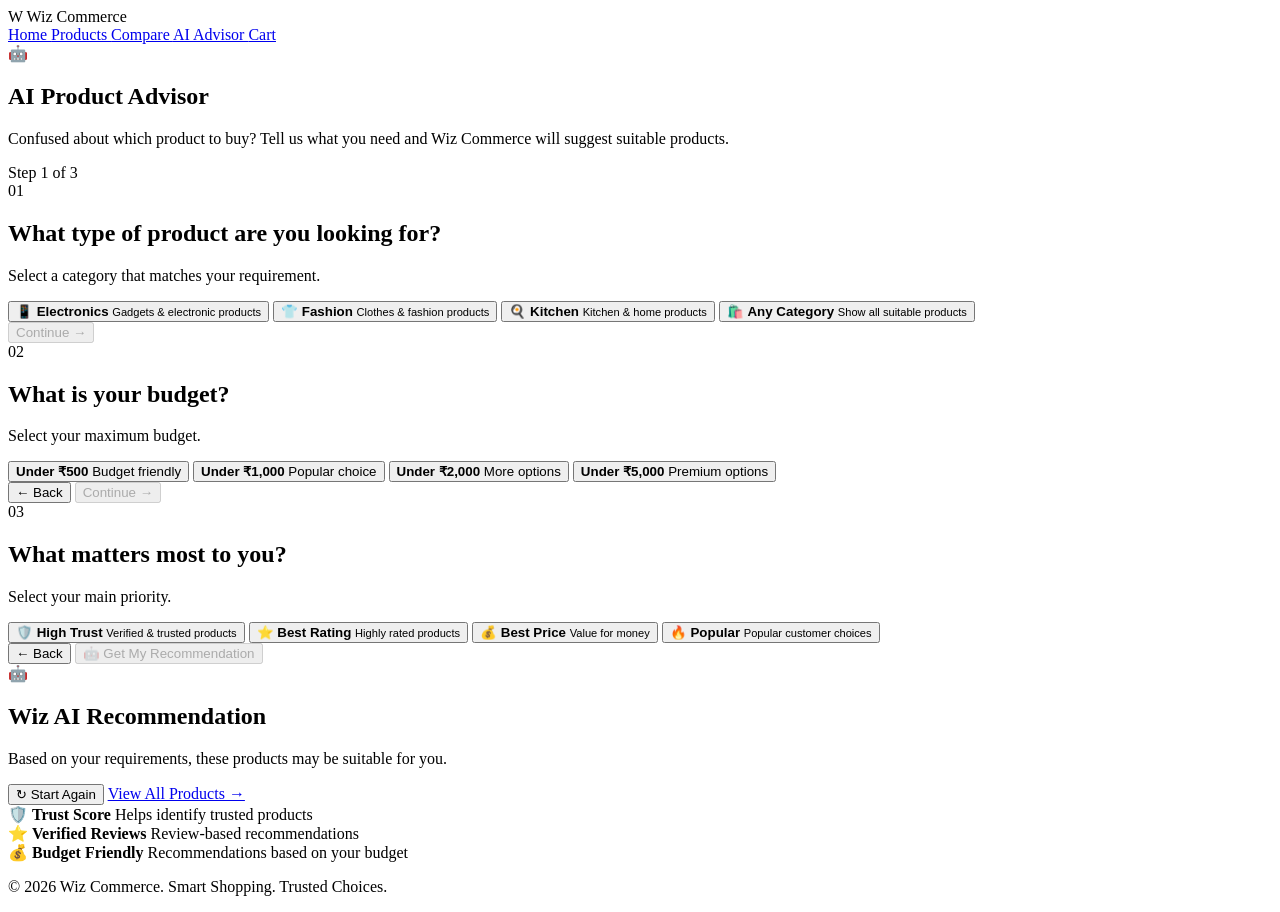
==== ai-advisor.html @ 02ce9d7e "Create ai-advisor.html" ====
<!DOCTYPE html>
<html lang="en">

<head>
    <meta charset="UTF-8">

    <meta
        name="viewport"
        content="width=device-width, initial-scale=1.0"
    >

    <title>AI Product Advisor | Wiz Commerce</title>

    <link
        rel="stylesheet"
        href="ai-advisor.css"
    >
</head>

<body>

    <!-- HEADER -->

    <header class="header">

        <div class="logo">
            <span class="logo-icon">W</span>
            <span>Wiz Commerce</span>
        </div>

        <nav class="nav">

            <a href="index.html">
                Home
            </a>

            <a href="products.html">
                Products
            </a>

            <a href="compare.html">
                Compare
            </a>

            <a
                href="ai-advisor.html"
                class="active"
            >
                AI Advisor
            </a>

            <a href="cart.html">
                Cart
            </a>

        </nav>

    </header>


    <!-- MAIN -->

    <main class="main-container">

        <!-- HERO -->

        <section class="advisor-hero">

            <div class="ai-icon">
                🤖
            </div>

            <h1>
                AI Product Advisor
            </h1>

            <p>
                Confused about which product to buy?
                Tell us what you need and Wiz Commerce
                will suggest suitable products.
            </p>

        </section>


        <!-- ADVISOR CARD -->

        <section class="advisor-card">

            <div class="progress-area">

                <span id="stepText">
                    Step 1 of 3
                </span>

                <div class="progress-bar">

                    <div
                        id="progress"
                        class="progress"
                    ></div>

                </div>

            </div>


            <!-- STEP 1 -->

            <div
                id="step1"
                class="advisor-step active-step"
            >

                <div class="question-number">
                    01
                </div>

                <h2>
                    What type of product are you looking for?
                </h2>

                <p class="question-description">
                    Select a category that matches your requirement.
                </p>


                <div class="option-grid">

                    <button
                        class="option-btn"
                        data-category="Electronics"
                    >
                        <span>📱</span>
                        <strong>Electronics</strong>
                        <small>
                            Gadgets & electronic products
                        </small>
                    </button>


                    <button
                        class="option-btn"
                        data-category="Fashion"
                    >
                        <span>👕</span>
                        <strong>Fashion</strong>
                        <small>
                            Clothes & fashion products
                        </small>
                    </button>


                    <button
                        class="option-btn"
                        data-category="Kitchen"
                    >
                        <span>🍳</span>
                        <strong>Kitchen</strong>
                        <small>
                            Kitchen & home products
                        </small>
                    </button>


                    <button
                        class="option-btn"
                        data-category="All"
                    >
                        <span>🛍️</span>
                        <strong>Any Category</strong>
                        <small>
                            Show all suitable products
                        </small>
                    </button>

                </div>


                <button
                    id="step1Next"
                    class="next-btn"
                    disabled
                >
                    Continue →
                </button>

            </div>


            <!-- STEP 2 -->

            <div
                id="step2"
                class="advisor-step"
            >

                <div class="question-number">
                    02
                </div>

                <h2>
                    What is your budget?
                </h2>

                <p class="question-description">
                    Select your maximum budget.
                </p>


                <div class="budget-grid">

                    <button
                        class="budget-btn"
                        data-budget="500"
                    >
                        <strong>Under ₹500</strong>
                        <span>Budget friendly</span>
                    </button>


                    <button
                        class="budget-btn"
                        data-budget="1000"
                    >
                        <strong>Under ₹1,000</strong>
                        <span>Popular choice</span>
                    </button>


                    <button
                        class="budget-btn"
                        data-budget="2000"
                    >
                        <strong>Under ₹2,000</strong>
                        <span>More options</span>
                    </button>


                    <button
                        class="budget-btn"
                        data-budget="5000"
                    >
                        <strong>Under ₹5,000</strong>
                        <span>Premium options</span>
                    </button>

                </div>


                <div class="navigation-buttons">

                    <button
                        id="backToStep1"
                        class="back-btn"
                    >
                        ← Back
                    </button>

                    <button
                        id="step2Next"
                        class="next-btn"
                        disabled
                    >
                        Continue →
                    </button>

                </div>

            </div>


            <!-- STEP 3 -->

            <div
                id="step3"
                class="advisor-step"
            >

                <div class="question-number">
                    03
                </div>

                <h2>
                    What matters most to you?
                </h2>

                <p class="question-description">
                    Select your main priority.
                </p>


                <div class="priority-grid">

                    <button
                        class="priority-btn"
                        data-priority="trust"
                    >
                        🛡️
                        <strong>
                            High Trust
                        </strong>
                        <small>
                            Verified & trusted products
                        </small>
                    </button>


                    <button
                        class="priority-btn"
                        data-priority="rating"
                    >
                        ⭐
                        <strong>
                            Best Rating
                        </strong>
                        <small>
                            Highly rated products
                        </small>
                    </button>


                    <button
                        class="priority-btn"
                        data-priority="price"
                    >
                        💰
                        <strong>
                            Best Price
                        </strong>
                        <small>
                            Value for money
                        </small>
                    </button>


                    <button
                        class="priority-btn"
                        data-priority="popular"
                    >
                        🔥
                        <strong>
                            Popular
                        </strong>
                        <small>
                            Popular customer choices
                        </small>
                    </button>

                </div>


                <div class="navigation-buttons">

                    <button
                        id="backToStep2"
                        class="back-btn"
                    >
                        ← Back
                    </button>

                    <button
                        id="getRecommendation"
                        class="recommend-btn"
                        disabled
                    >
                        🤖 Get My Recommendation
                    </button>

                </div>

            </div>


            <!-- RESULT -->

            <div
                id="resultSection"
                class="result-section"
            >

                <div class="result-header">

                    <div class="result-ai-icon">
                        🤖
                    </div>

                    <div>

                        <h2>
                            Wiz AI Recommendation
                        </h2>

                        <p id="recommendationText">
                            Based on your requirements,
                            these products may be suitable for you.
                        </p>

                    </div>

                </div>


                <div
                    id="recommendationProducts"
                    class="recommendation-products"
                ></div>


                <div class="result-actions">

                    <button
                        id="startAgain"
                        class="back-btn"
                    >
                        ↻ Start Again
                    </button>

                    <a
                        href="products.html"
                        class="next-btn"
                    >
                        View All Products →
                    </a>

                </div>

            </div>

        </section>


        <!-- TRUST INFO -->

        <section class="trust-info">

            <div>
                🛡️
                <strong>
                    Trust Score
                </strong>
                <span>
                    Helps identify trusted products
                </span>
            </div>

            <div>
                ⭐
                <strong>
                    Verified Reviews
                </strong>
                <span>
                    Review-based recommendations
                </span>
            </div>

            <div>
                💰
                <strong>
                    Budget Friendly
                </strong>
                <span>
                    Recommendations based on your budget
                </span>
            </div>

        </section>

    </main>


    <!-- FOOTER -->

    <footer class="footer">

        <p>
            © 2026 Wiz Commerce.
            Smart Shopping. Trusted Choices.
        </p>

    </footer>


    <script src="ai-advisor.js"></script>

</body>

</html>
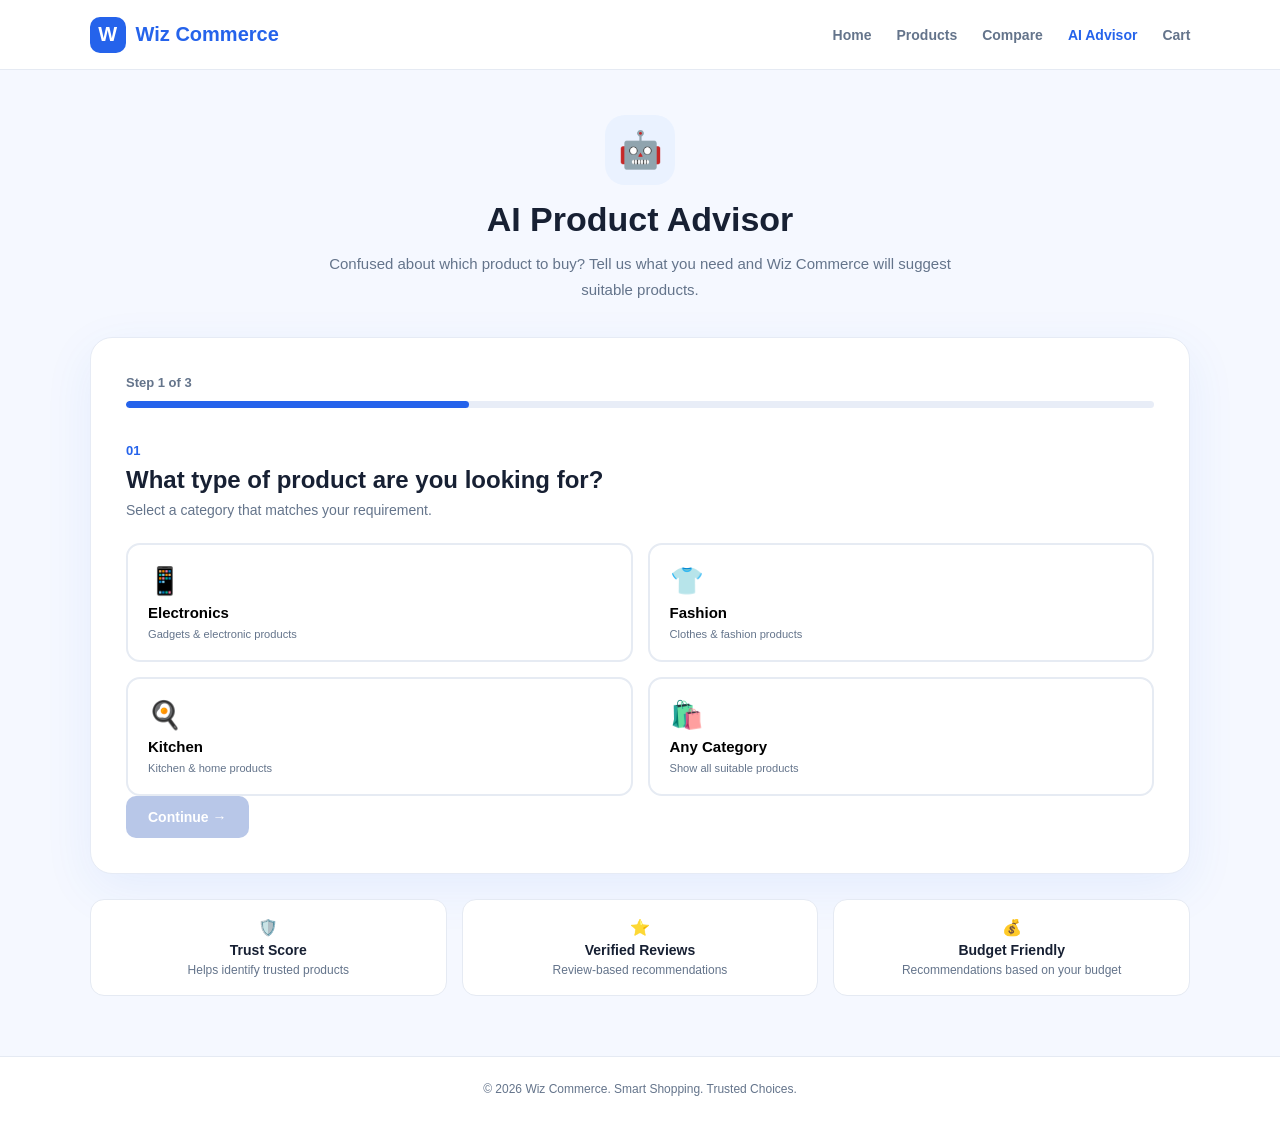
==== commit b7f58bfd: "Install Vercel Speed Insights # Vercel Speed Insights Implementation Report  ## Summary Successfully" ====
--- a/ai-advisor.html
+++ b/ai-advisor.html
@@ -13,8 +13,14 @@
 
     <link
         rel="stylesheet"
-        href="ai-advisor.css"
+        href="css/ai-advisor.css"
     >
+
+    <!-- Vercel Speed Insights -->
+    <script>
+        window.si = window.si || function () { (window.siq = window.siq || []).push(arguments); };
+    </script>
+    <script defer src="/_vercel/speed-insights/script.js"></script>
 </head>
 
 <body>
@@ -481,7 +487,7 @@
     </footer>
 
 
-    <script src="ai-advisor.js"></script>
+    <script src="js/ai-advisor.js"></script>
 
 </body>
 
--- a/css/ai-advisor.css
+++ b/css/ai-advisor.css
@@ -0,0 +1,840 @@
+* {
+    margin: 0;
+    padding: 0;
+    box-sizing: border-box;
+}
+
+body {
+    font-family: Arial, Helvetica, sans-serif;
+    background: #f5f8ff;
+    color: #172033;
+}
+
+
+/* HEADER */
+
+.header {
+    height: 70px;
+    background: white;
+    border-bottom: 1px solid #e5eaf3;
+
+    display: flex;
+    align-items: center;
+    justify-content: space-between;
+
+    padding: 0 7%;
+
+    position: sticky;
+    top: 0;
+    z-index: 1000;
+}
+
+
+.logo {
+    display: flex;
+    align-items: center;
+    gap: 10px;
+
+    font-size: 20px;
+    font-weight: 800;
+    color: #2563eb;
+}
+
+
+.logo-icon {
+    width: 36px;
+    height: 36px;
+
+    border-radius: 10px;
+
+    background: #2563eb;
+    color: white;
+
+    display: flex;
+    align-items: center;
+    justify-content: center;
+
+    font-weight: 900;
+}
+
+
+.nav {
+    display: flex;
+    align-items: center;
+    gap: 25px;
+}
+
+
+.nav a {
+    text-decoration: none;
+    color: #64748b;
+
+    font-size: 14px;
+    font-weight: 600;
+
+    transition: 0.2s;
+}
+
+
+.nav a:hover {
+    color: #2563eb;
+}
+
+
+.nav a.active {
+    color: #2563eb;
+}
+
+
+/* MAIN */
+
+.main-container {
+    width: 92%;
+    max-width: 1100px;
+
+    margin: auto;
+
+    padding: 45px 0 60px;
+}
+
+
+/* HERO */
+
+.advisor-hero {
+    text-align: center;
+    margin-bottom: 35px;
+}
+
+
+.ai-icon {
+    width: 70px;
+    height: 70px;
+
+    margin: auto;
+    margin-bottom: 15px;
+
+    background: #eaf2ff;
+
+    border-radius: 20px;
+
+    display: flex;
+    align-items: center;
+    justify-content: center;
+
+    font-size: 36px;
+
+    animation: floatAI 2.5s ease-in-out infinite;
+}
+
+
+@keyframes floatAI {
+
+    0% {
+        transform: translateY(0);
+    }
+
+    50% {
+        transform: translateY(-8px);
+    }
+
+    100% {
+        transform: translateY(0);
+    }
+
+}
+
+
+.advisor-hero h1 {
+    font-size: 34px;
+    margin-bottom: 12px;
+}
+
+
+.advisor-hero p {
+    max-width: 650px;
+    margin: auto;
+
+    color: #64748b;
+    line-height: 1.7;
+
+    font-size: 15px;
+}
+
+
+/* ADVISOR CARD */
+
+.advisor-card {
+    background: white;
+
+    border-radius: 22px;
+
+    padding: 35px;
+
+    box-shadow:
+        0 15px 50px rgba(37, 99, 235, 0.08);
+
+    border: 1px solid #e6ebf5;
+}
+
+
+/* PROGRESS */
+
+.progress-area {
+    margin-bottom: 35px;
+}
+
+
+#stepText {
+    font-size: 13px;
+    font-weight: 700;
+    color: #64748b;
+}
+
+
+.progress-bar {
+    height: 7px;
+
+    background: #e8edf7;
+
+    border-radius: 10px;
+
+    margin-top: 10px;
+
+    overflow: hidden;
+}
+
+
+.progress {
+    width: 33.33%;
+    height: 100%;
+
+    background: #2563eb;
+
+    border-radius: 10px;
+
+    transition: width 0.4s ease;
+}
+
+
+/* STEP */
+
+.advisor-step {
+    display: none;
+
+    animation: fadeIn 0.4s ease;
+}
+
+
+.active-step {
+    display: block;
+}
+
+
+@keyframes fadeIn {
+
+    from {
+        opacity: 0;
+        transform: translateY(10px);
+    }
+
+    to {
+        opacity: 1;
+        transform: translateY(0);
+    }
+
+}
+
+
+.question-number {
+    color: #2563eb;
+    font-size: 13px;
+    font-weight: 800;
+
+    margin-bottom: 8px;
+}
+
+
+.advisor-step h2 {
+    font-size: 24px;
+    margin-bottom: 8px;
+}
+
+
+.question-description {
+    color: #64748b;
+    font-size: 14px;
+    margin-bottom: 25px;
+}
+
+
+/* OPTIONS */
+
+.option-grid {
+    display: grid;
+
+    grid-template-columns:
+        repeat(2, 1fr);
+
+    gap: 15px;
+}
+
+
+.option-btn {
+    background: white;
+
+    border: 2px solid #e6ebf3;
+
+    border-radius: 14px;
+
+    padding: 20px;
+
+    text-align: left;
+
+    cursor: pointer;
+
+    display: flex;
+    flex-direction: column;
+
+    gap: 7px;
+
+    transition: 0.25s;
+}
+
+
+.option-btn span {
+    font-size: 27px;
+}
+
+
+.option-btn strong {
+    font-size: 15px;
+}
+
+
+.option-btn small {
+    color: #64748b;
+}
+
+
+.option-btn:hover {
+    border-color: #93b4ff;
+    transform: translateY(-2px);
+}
+
+
+.option-btn.selected {
+    border-color: #2563eb;
+    background: #eff6ff;
+}
+
+
+/* BUDGET */
+
+.budget-grid {
+    display: grid;
+
+    grid-template-columns:
+        repeat(2, 1fr);
+
+    gap: 15px;
+}
+
+
+.budget-btn {
+    border: 2px solid #e6ebf3;
+
+    background: white;
+
+    border-radius: 14px;
+
+    padding: 20px;
+
+    text-align: left;
+
+    cursor: pointer;
+
+    display: flex;
+    flex-direction: column;
+
+    gap: 7px;
+
+    transition: 0.25s;
+}
+
+
+.budget-btn strong {
+    font-size: 16px;
+}
+
+
+.budget-btn span {
+    font-size: 13px;
+    color: #64748b;
+}
+
+
+.budget-btn:hover {
+    border-color: #93b4ff;
+}
+
+
+.budget-btn.selected {
+    border-color: #2563eb;
+    background: #eff6ff;
+}
+
+
+/* PRIORITY */
+
+.priority-grid {
+    display: grid;
+
+    grid-template-columns:
+        repeat(2, 1fr);
+
+    gap: 15px;
+}
+
+
+.priority-btn {
+    border: 2px solid #e6ebf3;
+
+    background: white;
+
+    border-radius: 14px;
+
+    padding: 20px;
+
+    text-align: left;
+
+    cursor: pointer;
+
+    font-size: 25px;
+
+    display: flex;
+    flex-direction: column;
+
+    gap: 7px;
+
+    transition: 0.25s;
+}
+
+
+.priority-btn strong {
+    font-size: 15px;
+}
+
+
+.priority-btn small {
+    color: #64748b;
+    font-size: 12px;
+}
+
+
+.priority-btn:hover {
+    border-color: #93b4ff;
+}
+
+
+.priority-btn.selected {
+    border-color: #2563eb;
+    background: #eff6ff;
+}
+
+
+/* BUTTONS */
+
+.next-btn,
+.recommend-btn {
+    border: none;
+
+    background: #2563eb;
+
+    color: white;
+
+    padding: 13px 22px;
+
+    border-radius: 10px;
+
+    font-size: 14px;
+    font-weight: 700;
+
+    cursor: pointer;
+
+    text-decoration: none;
+
+    display: inline-flex;
+    align-items: center;
+    justify-content: center;
+
+    transition: 0.2s;
+}
+
+
+.next-btn:hover,
+.recommend-btn:hover {
+    background: #1d4ed8;
+}
+
+
+.next-btn:disabled,
+.recommend-btn:disabled {
+    background: #b8c7e8;
+    cursor: not-allowed;
+}
+
+
+.navigation-buttons {
+    display: flex;
+
+    justify-content: space-between;
+
+    align-items: center;
+
+    margin-top: 25px;
+}
+
+
+.back-btn {
+    border: 1px solid #d8dfeb;
+
+    background: white;
+
+    color: #475569;
+
+    padding: 12px 18px;
+
+    border-radius: 10px;
+
+    font-weight: 700;
+
+    cursor: pointer;
+
+    text-decoration: none;
+}
+
+
+.back-btn:hover {
+    background: #f8fafc;
+}
+
+
+/* RESULT */
+
+.result-section {
+    display: none;
+
+    animation: fadeIn 0.5s ease;
+}
+
+
+.result-section.show {
+    display: block;
+}
+
+
+.result-header {
+    display: flex;
+
+    gap: 15px;
+
+    align-items: center;
+
+    background: #eff6ff;
+
+    border-radius: 15px;
+
+    padding: 20px;
+
+    margin-bottom: 25px;
+}
+
+
+.result-ai-icon {
+    width: 50px;
+    height: 50px;
+
+    border-radius: 14px;
+
+    background: white;
+
+    display: flex;
+    align-items: center;
+    justify-content: center;
+
+    font-size: 25px;
+
+    flex-shrink: 0;
+}
+
+
+.result-header h2 {
+    font-size: 19px;
+    margin-bottom: 5px;
+}
+
+
+.result-header p {
+    font-size: 13px;
+    color: #64748b;
+}
+
+
+/* RECOMMENDATION PRODUCTS */
+
+.recommendation-products {
+    display: grid;
+
+    grid-template-columns:
+        repeat(3, 1fr);
+
+    gap: 18px;
+}
+
+
+.ai-product-card {
+    border: 1px solid #e5eaf3;
+
+    border-radius: 15px;
+
+    overflow: hidden;
+
+    background: white;
+
+    transition: 0.25s;
+}
+
+
+.ai-product-card:hover {
+    transform: translateY(-4px);
+
+    box-shadow:
+        0 10px 30px rgba(0, 0, 0, 0.08);
+}
+
+
+.ai-product-image {
+    height: 170px;
+
+    background: #f4f7fc;
+
+    display: flex;
+    align-items: center;
+    justify-content: center;
+
+    overflow: hidden;
+}
+
+
+.ai-product-image img {
+    width: 100%;
+    height: 100%;
+
+    object-fit: contain;
+}
+
+
+.ai-product-content {
+    padding: 16px;
+}
+
+
+.ai-product-content h3 {
+    font-size: 15px;
+    margin-bottom: 8px;
+}
+
+
+.ai-price {
+    font-size: 18px;
+    font-weight: 800;
+
+    color: #2563eb;
+}
+
+
+.ai-rating {
+    font-size: 12px;
+
+    color: #64748b;
+
+    margin: 7px 0;
+}
+
+
+.ai-trust {
+    display: inline-block;
+
+    font-size: 11px;
+
+    padding: 5px 8px;
+
+    border-radius: 6px;
+
+    background: #ecfdf5;
+
+    color: #15803d;
+
+    font-weight: 700;
+}
+
+
+.view-btn {
+    width: 100%;
+
+    margin-top: 12px;
+
+    padding: 9px;
+
+    border: none;
+
+    border-radius: 8px;
+
+    background: #2563eb;
+
+    color: white;
+
+    cursor: pointer;
+
+    font-weight: 700;
+}
+
+
+/* RESULT ACTIONS */
+
+.result-actions {
+    display: flex;
+
+    justify-content: space-between;
+
+    align-items: center;
+
+    margin-top: 25px;
+}
+
+
+/* TRUST INFO */
+
+.trust-info {
+    display: grid;
+
+    grid-template-columns:
+        repeat(3, 1fr);
+
+    gap: 15px;
+
+    margin-top: 25px;
+}
+
+
+.trust-info > div {
+    background: white;
+
+    border: 1px solid #e5eaf3;
+
+    border-radius: 14px;
+
+    padding: 18px;
+
+    display: flex;
+    flex-direction: column;
+
+    gap: 5px;
+
+    text-align: center;
+}
+
+
+.trust-info strong {
+    font-size: 14px;
+}
+
+
+.trust-info span {
+    font-size: 12px;
+    color: #64748b;
+}
+
+
+/* FOOTER */
+
+.footer {
+    text-align: center;
+
+    padding: 25px;
+
+    border-top: 1px solid #e5eaf3;
+
+    background: white;
+
+    color: #64748b;
+
+    font-size: 12px;
+}
+
+
+/* MOBILE */
+
+@media (max-width: 750px) {
+
+    .header {
+        height: auto;
+
+        padding: 15px 5%;
+
+        flex-direction: column;
+
+        gap: 15px;
+    }
+
+
+    .nav {
+        gap: 13px;
+
+        flex-wrap: wrap;
+
+        justify-content: center;
+    }
+
+
+    .main-container {
+        width: 94%;
+
+        padding-top: 30px;
+    }
+
+
+    .advisor-card {
+        padding: 20px;
+    }
+
+
+    .advisor-hero h1 {
+        font-size: 27px;
+    }
+
+
+    .option-grid,
+    .budget-grid,
+    .priority-grid {
+        grid-template-columns: 1fr;
+    }
+
+
+    .recommendation-products {
+        grid-template-columns: 1fr;
+    }
+
+
+    .trust-info {
+        grid-template-columns: 1fr;
+    }
+
+
+    .navigation-buttons,
+    .result-actions {
+        gap: 10px;
+        flex-wrap: wrap;
+    }
+
+}
